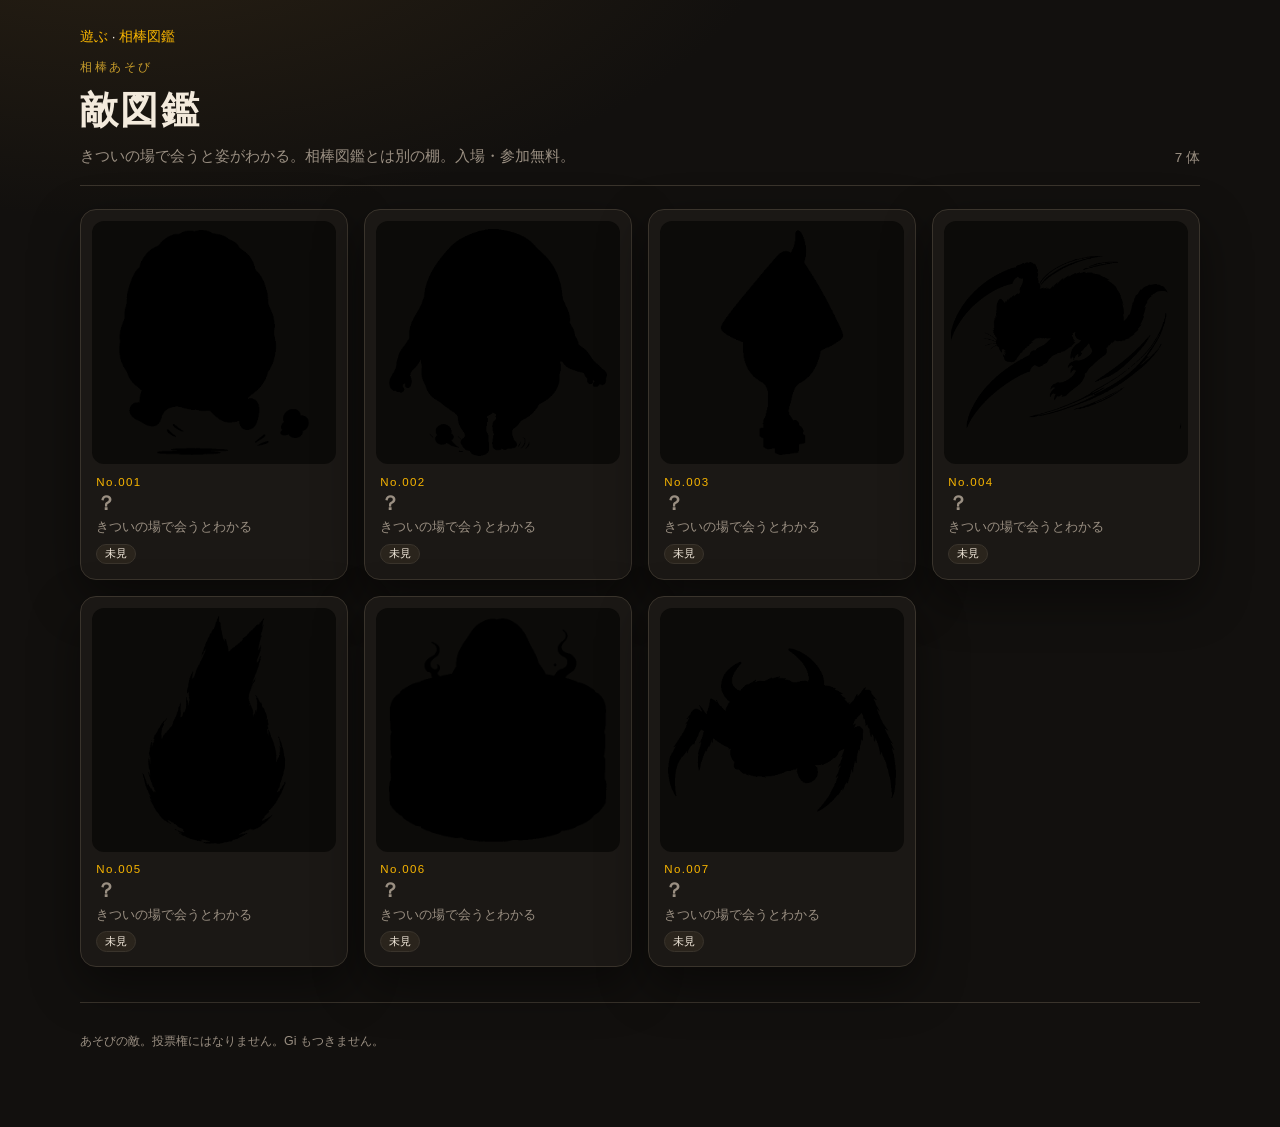
==== teki/index.html @ 1fb87d39 "fix: 活動記録 N was wiped by missing cleanDays; darker yokai-only silhouette" ====
<!DOCTYPE html>
<html lang="ja">
<head>
  <meta charset="utf-8">
  <meta name="viewport" content="width=device-width, initial-scale=1">
  <title>敵図鑑 · 相棒あそび</title>
  <meta name="description" content="相棒あそびの敵図鑑。きついの場で会うと姿がわかる。入場・参加無料。">
  <link rel="canonical" href="https://gpro8.github.io/bo-aibou-arena/teki/">
  <meta property="og:type" content="website">
  <meta property="og:locale" content="ja_JP">
  <meta property="og:title" content="敵図鑑 · 相棒あそび">
  <meta property="og:description" content="時間で職が変わる妖怪の影。入場・参加無料。">
  <meta property="og:url" content="https://gpro8.github.io/bo-aibou-arena/teki/">
  <link rel="stylesheet" href="./styles.css?v=0.4.58">
</head>
<body>
  <div class="wrap">
    <p class="nav"><a href="../">遊ぶ</a> · <a href="https://gpro8.github.io/bo-aibou-zukan/">相棒図鑑</a></p>
    <header class="top">
      <div>
        <div class="kicker" data-kicker>相棒あそび</div>
        <h1 data-title>敵図鑑</h1>
        <p class="blurb" data-blurb></p>
      </div>
      <div class="count" data-count></div>
    </header>
    <main class="grid" data-grid></main>
    <footer class="foot">
      <p data-license></p>
    </footer>
  </div>
  <div class="scrim" data-scrim>
    <div class="modal" data-modal role="dialog" aria-modal="true"></div>
  </div>
  <script src="./app.js?v=0.4.58"></script>
</body>
</html>
---- teki/styles.css ----
:root {
  --bg: #12100e;
  --panel: #1b1815;
  --ink: #f3eadc;
  --muted: #9a8f82;
  --line: #3a342c;
  --gold: #f8b500;
  --gold-dim: #c49a2a;
  --chip: #2a241c;
  --shadow: 0 18px 50px rgba(0, 0, 0, 0.45);
}
* { box-sizing: border-box; }
html, body { margin: 0; min-height: 100%; }
body {
  font-family: "Hiragino Sans", "Hiragino Kaku Gothic ProN", "Noto Sans JP", sans-serif;
  background:
    radial-gradient(1200px 600px at 10% -10%, #2a2114 0%, transparent 55%),
    var(--bg);
  color: var(--ink);
  line-height: 1.55;
}
a { color: var(--gold); }
.wrap { width: min(1120px, calc(100% - 2rem)); margin: 0 auto; padding: 1.6rem 0 4rem; }
.nav { margin: 0 0 0.8rem; font-size: 0.85rem; }
.nav a { text-decoration: none; }
.top {
  display: flex;
  flex-wrap: wrap;
  align-items: flex-end;
  justify-content: space-between;
  gap: 1rem;
  border-bottom: 1px solid var(--line);
  padding-bottom: 1.1rem;
  margin-bottom: 1.4rem;
}
.kicker {
  font-size: 0.72rem;
  letter-spacing: 0.22em;
  color: var(--gold-dim);
}
h1 {
  font-weight: 700;
  font-size: clamp(1.7rem, 4vw, 2.4rem);
  margin: 0.15rem 0 0.35rem;
  letter-spacing: 0.06em;
}
.blurb { margin: 0; color: var(--muted); max-width: 36rem; font-size: 0.92rem; }
.count {
  font-variant-numeric: tabular-nums;
  color: var(--muted);
  font-size: 0.85rem;
}
.grid {
  display: grid;
  grid-template-columns: repeat(auto-fill, minmax(240px, 1fr));
  gap: 1rem;
}
.card {
  appearance: none;
  width: 100%;
  text-align: left;
  background: var(--panel);
  border: 1px solid var(--line);
  border-radius: 16px;
  padding: 0.7rem;
  color: inherit;
  cursor: pointer;
  box-shadow: var(--shadow);
  transition: transform 160ms ease, border-color 160ms ease;
}
.card:hover, .card:focus-visible {
  transform: translateY(-3px);
  border-color: var(--gold-dim);
  outline: none;
}
.card-art {
  background: #0c0b09;
  border-radius: 12px;
  aspect-ratio: 1;
  overflow: hidden;
  display: grid;
  place-items: center;
}
.card-art img {
  width: 100%;
  height: 100%;
  object-fit: contain;
}
.card.secret .card-art img,
.modal-art.secret img {
  filter: brightness(0);
}
.card.secret h2 { color: var(--muted); }
.card-meta { padding: 0.7rem 0.25rem 0.2rem; }
.no {
  font-size: 0.72rem;
  color: var(--gold);
  letter-spacing: 0.12em;
}
.card h2 {
  font-size: 1.25rem;
  margin: 0.15rem 0 0.15rem;
}
.en { color: var(--muted); font-size: 0.8rem; }
.chips { display: flex; flex-wrap: wrap; gap: 0.3rem; margin-top: 0.45rem; }
.chip {
  font-size: 0.7rem;
  background: var(--chip);
  border: 1px solid var(--line);
  border-radius: 999px;
  padding: 0.12rem 0.5rem;
}
.foot {
  margin-top: 2.2rem;
  padding-top: 1rem;
  border-top: 1px solid var(--line);
  color: var(--muted);
  font-size: 0.78rem;
}
.scrim {
  position: fixed;
  inset: 0;
  background: rgba(8, 7, 6, 0.72);
  display: none;
  align-items: flex-start;
  justify-content: center;
  padding: 4vh 1rem 2rem;
  overflow: auto;
  z-index: 20;
}
.scrim.open { display: flex; }
.modal {
  width: min(820px, 100%);
  background: var(--panel);
  border: 1px solid var(--line);
  border-radius: 18px;
  box-shadow: var(--shadow);
  padding: 1rem 1rem 1.4rem;
}
.modal-head {
  display: flex;
  justify-content: space-between;
  gap: 0.8rem;
  align-items: flex-start;
}
.modal h2 { margin: 0.1rem 0 0; font-size: 1.6rem; }
.close {
  appearance: none;
  border: 1px solid var(--line);
  background: transparent;
  color: var(--ink);
  border-radius: 999px;
  padding: 0.3rem 0.7rem;
  cursor: pointer;
}
.modal-art {
  margin: 0.9rem 0 1rem;
  background: #0c0b09;
  border-radius: 12px;
  overflow: hidden;
}
.modal-art img { display: block; width: 100%; height: auto; }
.sections { display: grid; gap: 0.85rem; }
.sec h3 {
  margin: 0 0 0.3rem;
  font-size: 0.72rem;
  letter-spacing: 0.14em;
  color: var(--gold-dim);
}
.sec p, .sec li { margin: 0; font-size: 0.92rem; }
@media (prefers-reduced-motion: reduce) {
  .card { transition: none; }
  .card:hover { transform: none; }
}
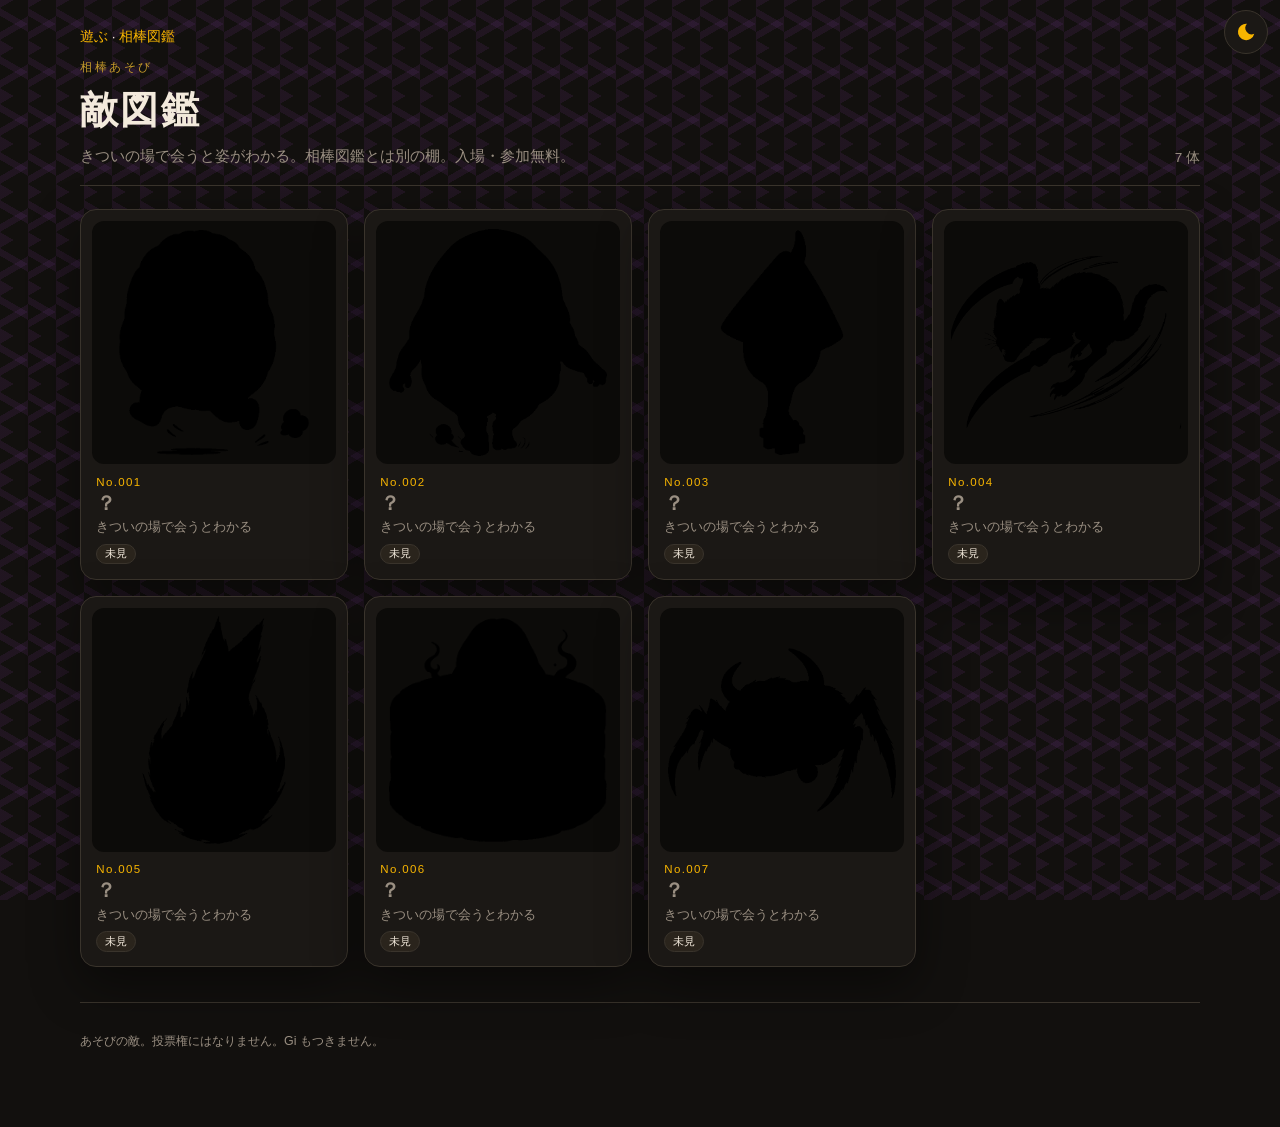
==== commit 04cf1620: "feat: site 陰/陽 (鳥の子青海波 / 墨鱗), sync with 場" ====
--- a/teki/index.html
+++ b/teki/index.html
@@ -11,9 +11,23 @@
   <meta property="og:title" content="敵図鑑 · 相棒あそび">
   <meta property="og:description" content="時間で職が変わる妖怪の影。入場・参加無料。">
   <meta property="og:url" content="https://gpro8.github.io/bo-aibou-arena/teki/">
-  <link rel="stylesheet" href="./styles.css?v=0.4.58">
+  <script>
+  (function () {
+    var t = "yin";
+    try {
+      var s = localStorage.getItem("bo-aibou-theme");
+      if (s === "yang" || s === "yin") t = s;
+    } catch (e) {}
+    document.documentElement.setAttribute("data-theme", t);
+  })();
+  </script>
+  <link rel="stylesheet" href="./styles.css?v=0.4.60">
 </head>
 <body>
+  <button type="button" class="theme-btn" data-theme-toggle data-mode="yin" aria-label="陰">
+    <svg class="ico-sun" viewBox="0 0 24 24" aria-hidden="true"><circle cx="12" cy="12" r="4" fill="currentColor"/><path fill="currentColor" d="M11 1h2v4h-2zm0 18h2v4h-2zM1 11h4v2H1zm18 0h4v2h-4zM4.2 3.8l1.4-1.4 2.8 2.8-1.4 1.4zm11.4 15 1.4-1.4 2.8 2.8-1.4 1.4zM3.8 19.8l2.8-2.8 1.4 1.4-2.8 2.8zM15.6 5.2l2.8-2.8 1.4 1.4-2.8 2.8z"/></svg>
+    <svg class="ico-moon" viewBox="0 0 24 24" aria-hidden="true"><path fill="currentColor" d="M13 3a9 9 0 1 0 8 11A7 7 0 0 1 13 3z"/></svg>
+  </button>
   <div class="wrap">
     <p class="nav"><a href="../">遊ぶ</a> · <a href="https://gpro8.github.io/bo-aibou-zukan/">相棒図鑑</a></p>
     <header class="top">
@@ -32,6 +46,6 @@
   <div class="scrim" data-scrim>
     <div class="modal" data-modal role="dialog" aria-modal="true"></div>
   </div>
-  <script src="./app.js?v=0.4.58"></script>
+  <script src="./app.js?v=0.4.60"></script>
 </body>
 </html>
--- a/teki/styles.css
+++ b/teki/styles.css
@@ -1,4 +1,5 @@
-:root {
+:root,
+html[data-theme="yin"] {
   --bg: #12100e;
   --panel: #1b1815;
   --ink: #f3eadc;
@@ -7,18 +8,69 @@
   --gold: #f8b500;
   --gold-dim: #c49a2a;
   --chip: #2a241c;
+  --wagara: rgba(109, 51, 133, 0.16);
   --shadow: 0 18px 50px rgba(0, 0, 0, 0.45);
+}
+html[data-theme="yang"] {
+  --bg: #f7ecd4;
+  --panel: #fff8ea;
+  --ink: #3a2e22;
+  --muted: #8a7a68;
+  --line: #d4c4a8;
+  --gold: #f8b500;
+  --gold-dim: #c49a14;
+  --chip: #efe3c8;
+  --wagara: rgba(46, 93, 75, 0.18);
+  --shadow: 0 18px 50px rgba(58, 46, 34, 0.12);
 }
 * { box-sizing: border-box; }
 html, body { margin: 0; min-height: 100%; }
 body {
   font-family: "Hiragino Sans", "Hiragino Kaku Gothic ProN", "Noto Sans JP", sans-serif;
-  background:
-    radial-gradient(1200px 600px at 10% -10%, #2a2114 0%, transparent 55%),
-    var(--bg);
+  background: var(--bg);
   color: var(--ink);
   line-height: 1.55;
 }
+body::before {
+  content: "";
+  position: fixed;
+  inset: 0;
+  z-index: 0;
+  pointer-events: none;
+}
+html[data-theme="yin"] body::before {
+  background-image:
+    linear-gradient(30deg, var(--wagara) 12%, transparent 12.5%, transparent 50%, var(--wagara) 50.5%, var(--wagara) 62%, transparent 62.5%),
+    linear-gradient(150deg, var(--wagara) 12%, transparent 12.5%, transparent 50%, var(--wagara) 50.5%, var(--wagara) 62%, transparent 62.5%);
+  background-size: 28px 48px;
+}
+html[data-theme="yang"] body::before {
+  background-image:
+    radial-gradient(circle at 50% 100%, transparent 11px, var(--wagara) 12px, transparent 13px),
+    radial-gradient(circle at 0 100%, transparent 11px, var(--wagara) 12px, transparent 13px),
+    radial-gradient(circle at 100% 100%, transparent 11px, var(--wagara) 12px, transparent 13px);
+  background-size: 32px 16px;
+}
+.wrap { position: relative; z-index: 1; }
+.theme-btn {
+  position: fixed;
+  top: 10px;
+  right: 12px;
+  z-index: 15;
+  width: 44px;
+  height: 44px;
+  border-radius: 999px;
+  border: 1px solid var(--line);
+  background: var(--panel);
+  color: var(--gold);
+  display: grid;
+  place-items: center;
+  padding: 0;
+  cursor: pointer;
+}
+.theme-btn svg { width: 22px; height: 22px; display: block; }
+.theme-btn[data-mode="yang"] .ico-moon { display: none; }
+.theme-btn[data-mode="yin"] .ico-sun { display: none; }
 a { color: var(--gold); }
 .wrap { width: min(1120px, calc(100% - 2rem)); margin: 0 auto; padding: 1.6rem 0 4rem; }
 .nav { margin: 0 0 0.8rem; font-size: 0.85rem; }
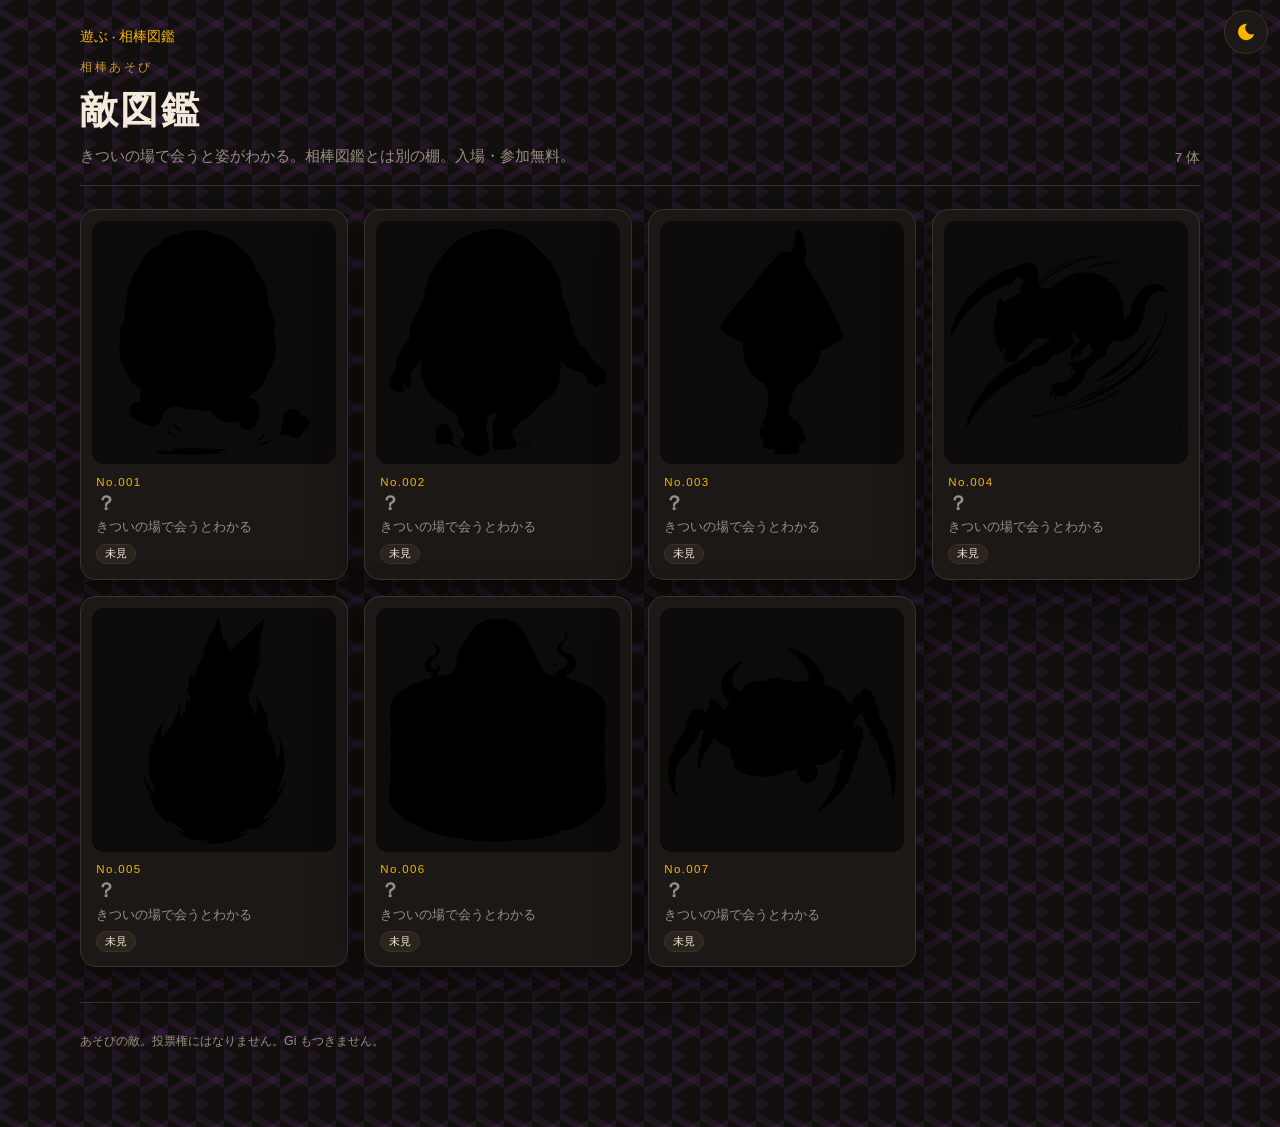
==== commit 8388436b: "fix: 和柄 off the hit-layer; bind 遊ぶ before fetch" ====
--- a/teki/index.html
+++ b/teki/index.html
@@ -21,7 +21,7 @@
     document.documentElement.setAttribute("data-theme", t);
   })();
   </script>
-  <link rel="stylesheet" href="./styles.css?v=0.4.60">
+  <link rel="stylesheet" href="./styles.css?v=0.4.61">
 </head>
 <body>
   <button type="button" class="theme-btn" data-theme-toggle data-mode="yin" aria-label="陰">
@@ -46,6 +46,6 @@
   <div class="scrim" data-scrim>
     <div class="modal" data-modal role="dialog" aria-modal="true"></div>
   </div>
-  <script src="./app.js?v=0.4.60"></script>
+  <script src="./app.js?v=0.4.61"></script>
 </body>
 </html>
--- a/teki/styles.css
+++ b/teki/styles.css
@@ -31,20 +31,15 @@
   color: var(--ink);
   line-height: 1.55;
 }
-body::before {
-  content: "";
-  position: fixed;
-  inset: 0;
-  z-index: 0;
-  pointer-events: none;
-}
-html[data-theme="yin"] body::before {
+html[data-theme="yin"] body {
+  background-color: var(--bg);
   background-image:
     linear-gradient(30deg, var(--wagara) 12%, transparent 12.5%, transparent 50%, var(--wagara) 50.5%, var(--wagara) 62%, transparent 62.5%),
     linear-gradient(150deg, var(--wagara) 12%, transparent 12.5%, transparent 50%, var(--wagara) 50.5%, var(--wagara) 62%, transparent 62.5%);
   background-size: 28px 48px;
 }
-html[data-theme="yang"] body::before {
+html[data-theme="yang"] body {
+  background-color: var(--bg);
   background-image:
     radial-gradient(circle at 50% 100%, transparent 11px, var(--wagara) 12px, transparent 13px),
     radial-gradient(circle at 0 100%, transparent 11px, var(--wagara) 12px, transparent 13px),
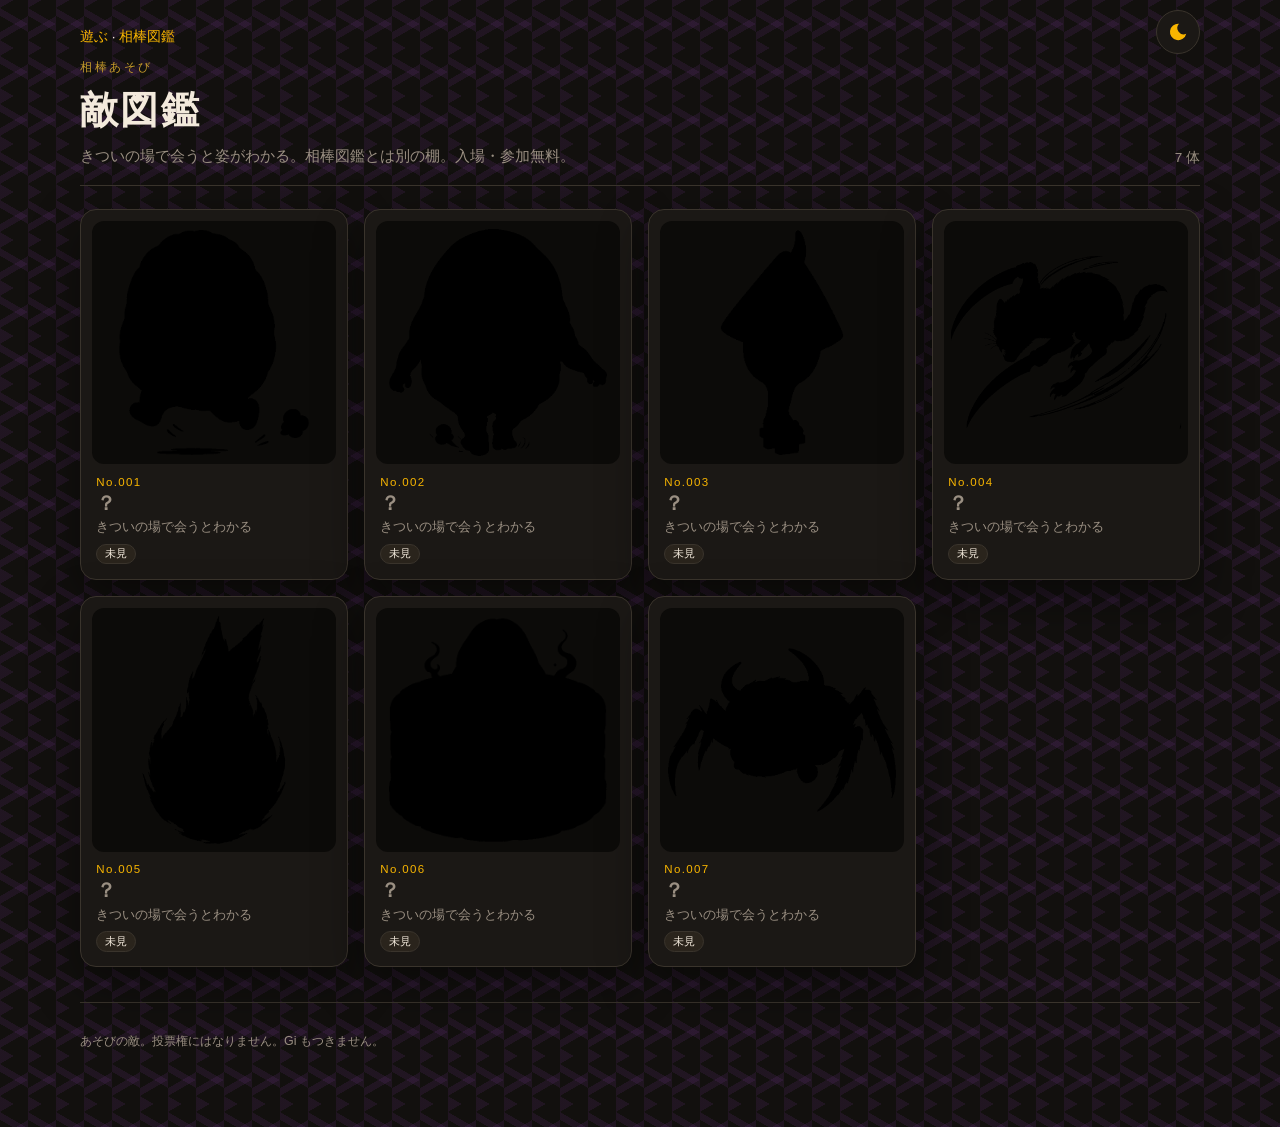
==== commit b3e40e28: "fix: theme icon in-flow; Safari tap hit() + no #app z-index" ====
--- a/teki/index.html
+++ b/teki/index.html
@@ -21,14 +21,14 @@
     document.documentElement.setAttribute("data-theme", t);
   })();
   </script>
-  <link rel="stylesheet" href="./styles.css?v=0.4.61">
+  <link rel="stylesheet" href="./styles.css?v=0.4.62">
 </head>
 <body>
-  <button type="button" class="theme-btn" data-theme-toggle data-mode="yin" aria-label="陰">
-    <svg class="ico-sun" viewBox="0 0 24 24" aria-hidden="true"><circle cx="12" cy="12" r="4" fill="currentColor"/><path fill="currentColor" d="M11 1h2v4h-2zm0 18h2v4h-2zM1 11h4v2H1zm18 0h4v2h-4zM4.2 3.8l1.4-1.4 2.8 2.8-1.4 1.4zm11.4 15 1.4-1.4 2.8 2.8-1.4 1.4zM3.8 19.8l2.8-2.8 1.4 1.4-2.8 2.8zM15.6 5.2l2.8-2.8 1.4 1.4-2.8 2.8z"/></svg>
-    <svg class="ico-moon" viewBox="0 0 24 24" aria-hidden="true"><path fill="currentColor" d="M13 3a9 9 0 1 0 8 11A7 7 0 0 1 13 3z"/></svg>
-  </button>
   <div class="wrap">
+    <button type="button" class="theme-btn" data-theme-toggle data-mode="yin" aria-label="陰">
+      <svg class="ico-sun" viewBox="0 0 24 24" aria-hidden="true"><circle cx="12" cy="12" r="4" fill="currentColor"/><path fill="currentColor" d="M11 1h2v4h-2zm0 18h2v4h-2zM1 11h4v2H1zm18 0h4v2h-4zM4.2 3.8l1.4-1.4 2.8 2.8-1.4 1.4zm11.4 15 1.4-1.4 2.8 2.8-1.4 1.4zM3.8 19.8l2.8-2.8 1.4 1.4-2.8 2.8zM15.6 5.2l2.8-2.8 1.4 1.4-2.8 2.8z"/></svg>
+      <svg class="ico-moon" viewBox="0 0 24 24" aria-hidden="true"><path fill="currentColor" d="M13 3a9 9 0 1 0 8 11A7 7 0 0 1 13 3z"/></svg>
+    </button>
     <p class="nav"><a href="../">遊ぶ</a> · <a href="https://gpro8.github.io/bo-aibou-zukan/">相棒図鑑</a></p>
     <header class="top">
       <div>
@@ -46,6 +46,6 @@
   <div class="scrim" data-scrim>
     <div class="modal" data-modal role="dialog" aria-modal="true"></div>
   </div>
-  <script src="./app.js?v=0.4.61"></script>
+  <script src="./app.js?v=0.4.62"></script>
 </body>
 </html>
--- a/teki/styles.css
+++ b/teki/styles.css
@@ -48,22 +48,29 @@
 }
 .wrap { position: relative; z-index: 1; }
 .theme-btn {
-  position: fixed;
+  appearance: none;
+  -webkit-appearance: none;
+  position: absolute;
   top: 10px;
-  right: 12px;
-  z-index: 15;
+  right: 0;
+  z-index: 5;
   width: 44px;
   height: 44px;
+  max-width: 44px;
+  max-height: 44px;
+  overflow: hidden;
+  touch-action: manipulation;
   border-radius: 999px;
   border: 1px solid var(--line);
   background: var(--panel);
   color: var(--gold);
-  display: grid;
-  place-items: center;
+  display: flex;
+  align-items: center;
+  justify-content: center;
   padding: 0;
   cursor: pointer;
 }
-.theme-btn svg { width: 22px; height: 22px; display: block; }
+.theme-btn svg { width: 22px; height: 22px; display: block; pointer-events: none; }
 .theme-btn[data-mode="yang"] .ico-moon { display: none; }
 .theme-btn[data-mode="yin"] .ico-sun { display: none; }
 a { color: var(--gold); }
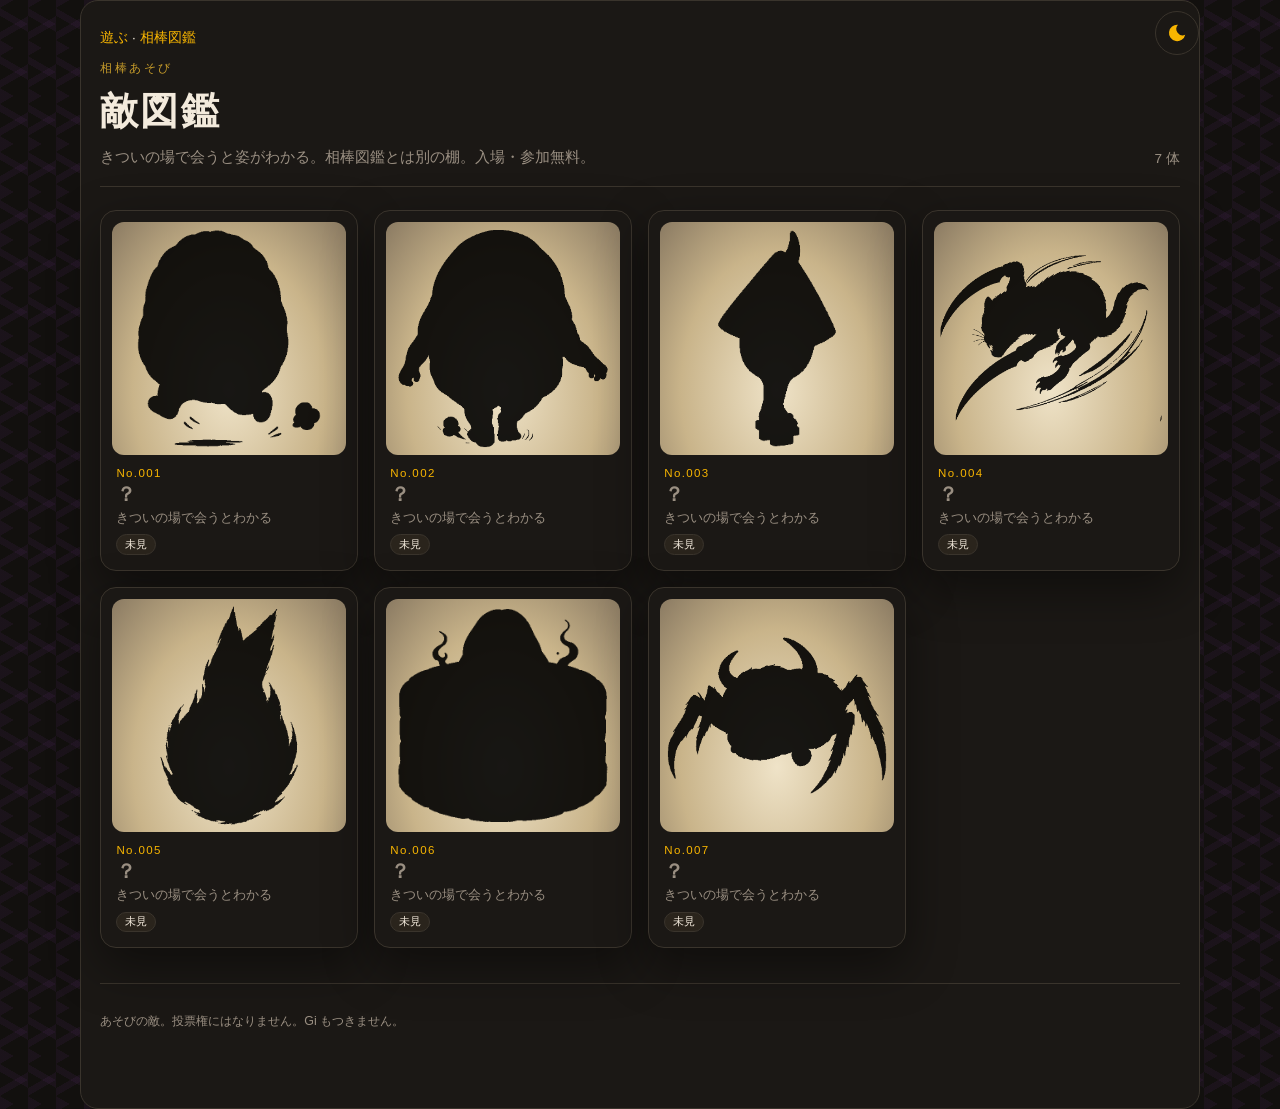
==== commit 651d3e26: "fix: paper under type; 未見 silhouette on lit well" ====
--- a/teki/index.html
+++ b/teki/index.html
@@ -21,7 +21,7 @@
     document.documentElement.setAttribute("data-theme", t);
   })();
   </script>
-  <link rel="stylesheet" href="./styles.css?v=0.4.62">
+  <link rel="stylesheet" href="./styles.css?v=0.4.63">
 </head>
 <body>
   <div class="wrap">
@@ -46,6 +46,6 @@
   <div class="scrim" data-scrim>
     <div class="modal" data-modal role="dialog" aria-modal="true"></div>
   </div>
-  <script src="./app.js?v=0.4.62"></script>
+  <script src="./app.js?v=0.4.63"></script>
 </body>
 </html>
--- a/teki/styles.css
+++ b/teki/styles.css
@@ -8,7 +8,7 @@
   --gold: #f8b500;
   --gold-dim: #c49a2a;
   --chip: #2a241c;
-  --wagara: rgba(109, 51, 133, 0.16);
+  --wagara: rgba(109, 51, 133, 0.10);
   --shadow: 0 18px 50px rgba(0, 0, 0, 0.45);
 }
 html[data-theme="yang"] {
@@ -20,7 +20,7 @@
   --gold: #f8b500;
   --gold-dim: #c49a14;
   --chip: #efe3c8;
-  --wagara: rgba(46, 93, 75, 0.18);
+  --wagara: rgba(46, 93, 75, 0.12);
   --shadow: 0 18px 50px rgba(58, 46, 34, 0.12);
 }
 * { box-sizing: border-box; }
@@ -74,7 +74,14 @@
 .theme-btn[data-mode="yang"] .ico-moon { display: none; }
 .theme-btn[data-mode="yin"] .ico-sun { display: none; }
 a { color: var(--gold); }
-.wrap { width: min(1120px, calc(100% - 2rem)); margin: 0 auto; padding: 1.6rem 0 4rem; }
+.wrap {
+  width: min(1120px, calc(100% - 2rem));
+  margin: 0 auto;
+  padding: 1.6rem 1.2rem 4rem;
+  background: var(--panel);
+  border: 1px solid var(--line);
+  border-radius: 18px;
+}
 .nav { margin: 0 0 0.8rem; font-size: 0.85rem; }
 .nav a { text-decoration: none; }
 .top {
@@ -140,9 +147,15 @@
   height: 100%;
   object-fit: contain;
 }
+.card.secret .card-art,
+.modal-art.secret {
+  background:
+    radial-gradient(ellipse at 50% 72%, #efe3c8 0%, #c9b48a 58%, #8a7a62 100%);
+}
 .card.secret .card-art img,
 .modal-art.secret img {
   filter: brightness(0);
+  opacity: 0.9;
 }
 .card.secret h2 { color: var(--muted); }
 .card-meta { padding: 0.7rem 0.25rem 0.2rem; }
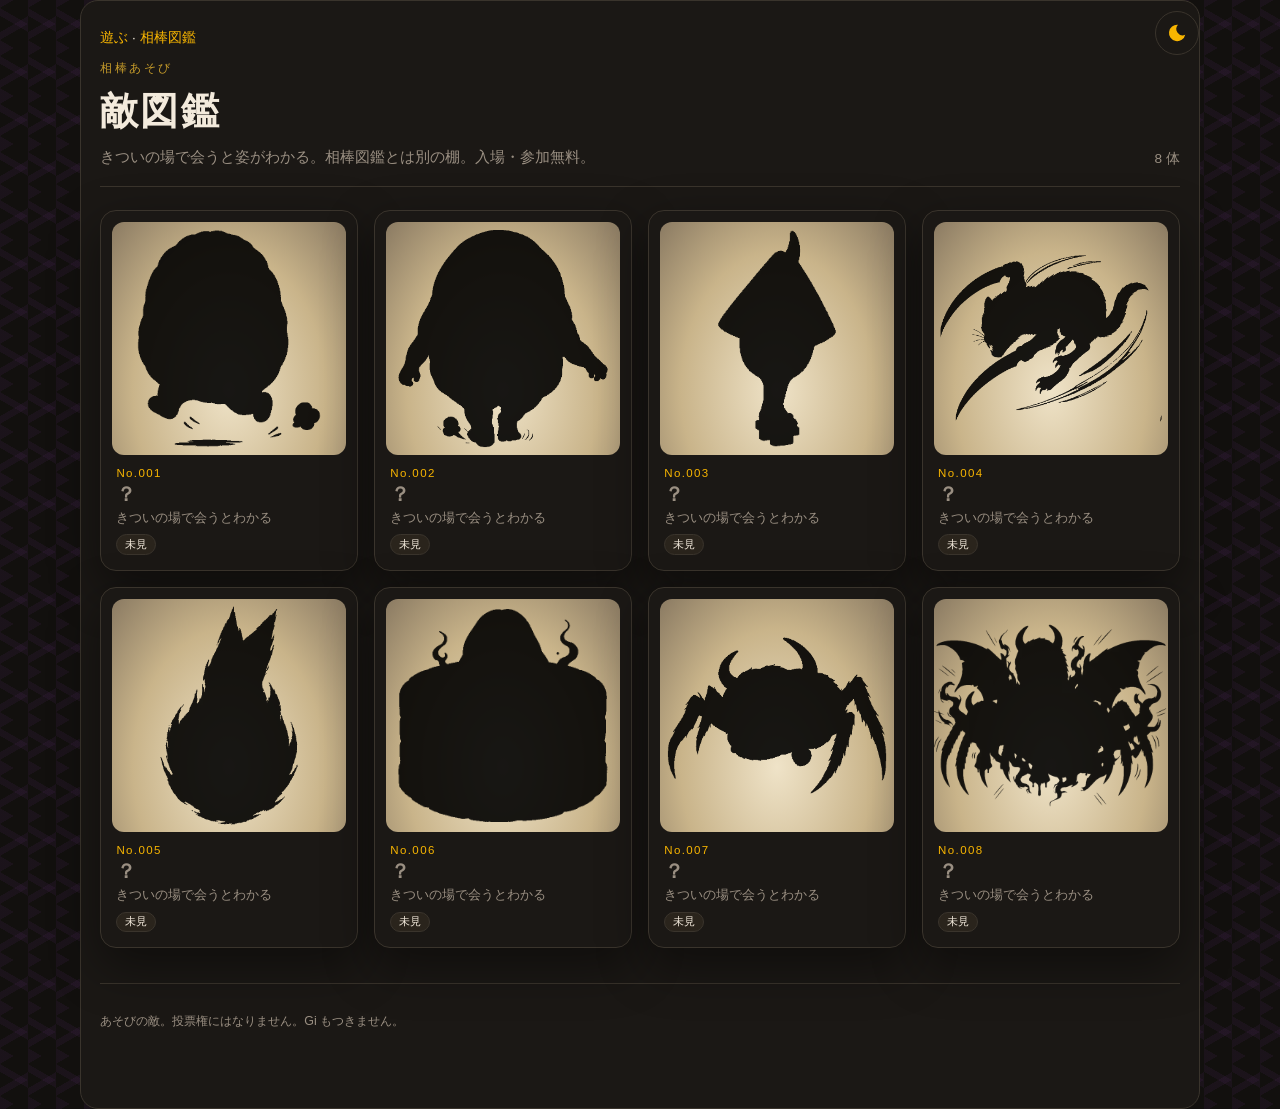
==== commit 6cdb53ae: "feat: きつい overtime 総親玉 Moogredon" ====
--- a/teki/index.html
+++ b/teki/index.html
@@ -21,7 +21,7 @@
     document.documentElement.setAttribute("data-theme", t);
   })();
   </script>
-  <link rel="stylesheet" href="./styles.css?v=0.4.63">
+  <link rel="stylesheet" href="./styles.css?v=0.4.78">
 </head>
 <body>
   <div class="wrap">
